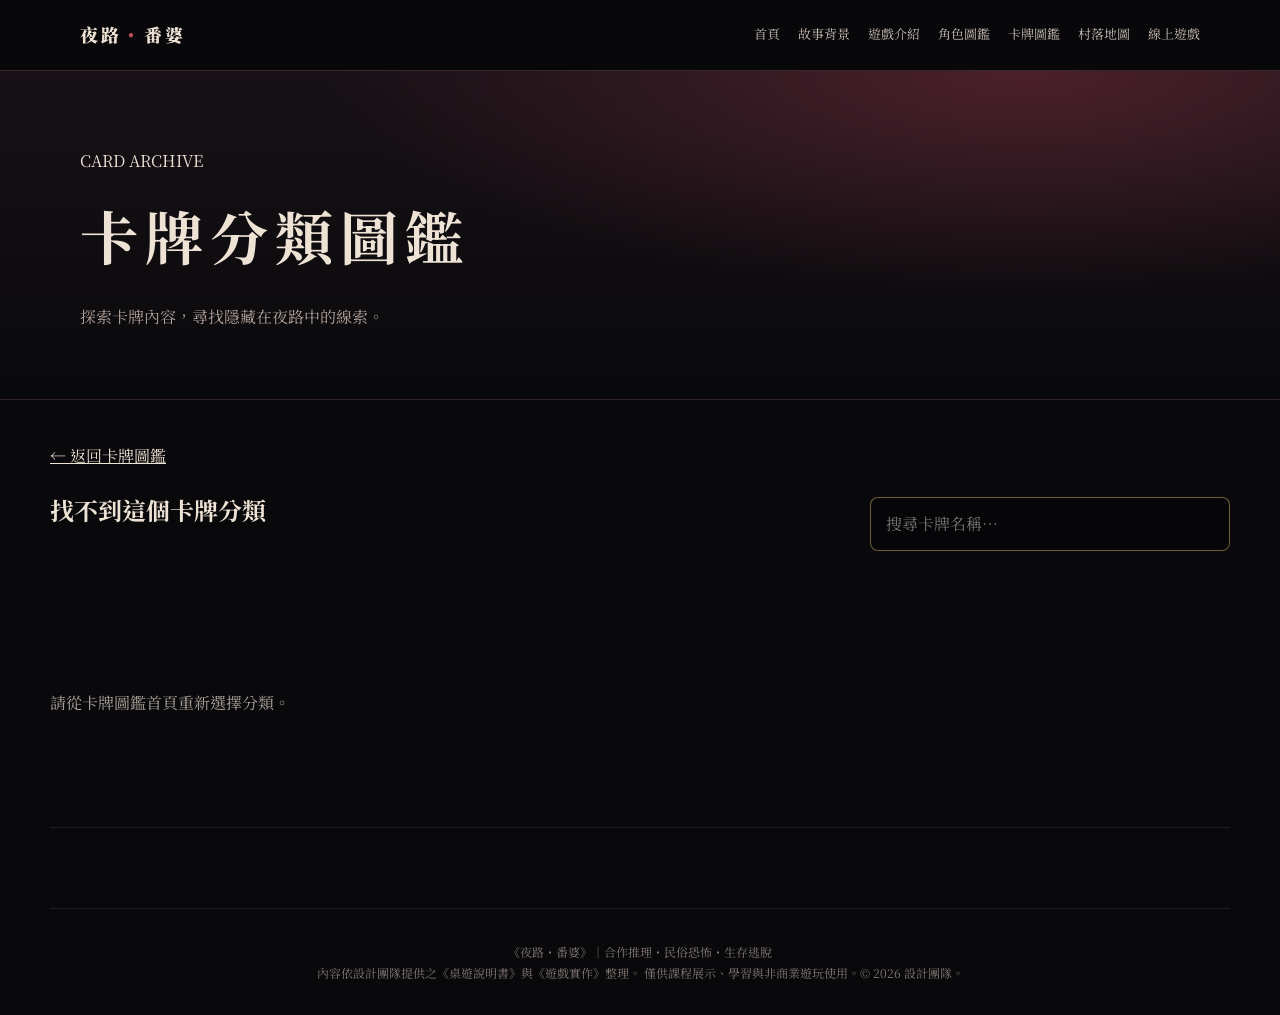
==== card-category.html @ e9b5aa8d "更新" ====
<!doctype html>
<html lang="zh-Hant">

<head>
  <meta charset="utf-8">
  <meta name="viewport" content="width=device-width, initial-scale=1">

  <title>卡牌分類圖鑑｜夜路・番婆</title>

  <!-- 共用樣式 -->
  <link rel="stylesheet" href="css/common.css">

  <!-- 分類圖鑑專用樣式 -->
  <link rel="stylesheet" href="css/card-category.css">
</head>

<body>

  <!-- 網站導覽列 -->
  <header class="topbar">
    <div class="wrap nav">

      <a class="brand" href="index.html">
        夜路<span>・</span>番婆
      </a>

      <button
        class="menu"
        id="menu"
        aria-label="開啟選單">
        ☰
      </button>

      <nav class="navlinks" id="navlinks">
        <a href="index.html">首頁</a>
        <a href="story.html">故事背景</a>
        <a href="rules.html">遊戲介紹</a>
        <a href="roles.html">角色圖鑑</a>
        <a href="cards.html">卡牌圖鑑</a>
        <a href="map.html">村落地圖</a>
        <a href="play.html">線上遊戲</a>
      </nav>

    </div>
  </header>

  <!-- 頁面主視覺 -->
  <section class="page-hero">
    <div class="wrap">

      <div class="kicker">CARD ARCHIVE</div>

      <h1>卡牌分類圖鑑</h1>

      <p>
        探索卡牌內容，尋找隱藏在夜路中的線索。
      </p>

    </div>
  </section>

  <main>

    <section class="card-category">

      <div class="card-category__top">

        <div>

          <a href="cards.html">
            ← 返回卡牌圖鑑
          </a>

          <h1 data-category-title>
            卡牌圖鑑
          </h1>

        </div>

        <!-- 卡牌搜尋 -->
        <input
          class="card-category__search"
          data-card-search
          type="search"
          placeholder="搜尋卡牌名稱…"
          aria-label="搜尋卡牌">

      </div>

      <!-- 卡牌數量 -->
      <p
        class="card-category__count"
        data-card-count>
      </p>

      <!-- 卡牌展示區 -->
      <section
        class="card-archive-grid"
        data-card-grid
        aria-live="polite">
      </section>

    </section>

  </main>

  <!-- 卡牌放大檢視視窗 -->
  <div
    class="card-modal"
    data-card-modal
    hidden
    role="dialog"
    aria-modal="true"
    aria-label="卡牌放大檢視">

    <div class="card-modal__panel">

      <button
        class="card-modal__close"
        data-modal-close
        type="button"
        aria-label="關閉">
        ×
      </button>

      <img
        class="card-modal__image"
        data-modal-image
        alt="卡牌放大圖片">

    </div>

  </div>

  <!-- 網站頁尾 -->
  <footer class="footer">
    <div class="wrap">

      《夜路・番婆》｜合作推理・民俗恐怖・生存逃脫

      <br>

      內容依設計團隊提供之《桌遊說明書》與《遊戲實作》整理。
      僅供課程展示、學習與非商業遊玩使用。© 2026 設計團隊。

    </div>
  </footer>

  <!-- 共用 JS -->
  <script src="js/common.js"></script>

  <!-- 卡牌資料 -->
  <script src="js/card-data.js"></script>

  <!-- 分類圖鑑 JS -->
  <script src="js/card-category.js"></script>

</body>
</html>
---- css/common.css ----
/* 全站共用：字體、色彩、導覽列、按鈕、通用內容元件、頁尾與無障礙設定 */

/* ==============================
   1. 字體與全域設定
============================== */

@import url('https://fonts.googleapis.com/css2?family=Noto+Serif+TC:wght@400;500;600;700;900&display=swap');

:root {
  --bg: #09090b;
  --panel: #151216;
  --panel2: #21171d;
  --red: #9d2941;
  --red2: #c04b5d;
  --cream: #eee2d5;
  --muted: #b0a19a;
  --line: #49333b;
  --gold: #c5a77a;
}

* {
  box-sizing: border-box;
}

html {
  scroll-behavior: smooth;
}

body {
  margin: 0;
  background: var(--bg);
  color: var(--cream);
  font-family: 'Noto Serif TC', serif;
  line-height: 1.75;
}

a {
  color: inherit;
}

.wrap {
  width: min(1120px, 92%);
  margin: auto;
}

/* ==============================
   2. 導覽列
============================== */

.topbar {
  position: sticky;
  top: 0;
  z-index: 20;
  background: #09090bf2;
  border-bottom: 1px solid #39272e;
  backdrop-filter: blur(14px);
}

.nav {
  min-height: 70px;
  display: flex;
  align-items: center;
  justify-content: space-between;
  gap: 20px;
}

.brand {
  text-decoration: none;
  font-weight: 900;
  letter-spacing: .18em;
  font-size: 18px;
}

.brand span {
  color: var(--red2);
}

.navlinks {
  display: flex;
  gap: 18px;
  align-items: center;
}

.navlinks a {
  text-decoration: none;
  color: #c8bcb5;
  font-size: 13px;
  padding: 8px 0;
  border-bottom: 1px solid transparent;
}

.navlinks a:hover,
.navlinks a.active {
  color: #fff;
  border-color: var(--red2);
}

.menu {
  display: none;
  background: none;
  border: 1px solid var(--line);
  color: var(--cream);
  padding: 7px 11px;
}

/* ==============================
   4. 按鈕
============================== */

.actions {
  display: flex;
  gap: 12px;
  flex-wrap: wrap;
  margin-top: 26px;
}

.btn {
  display: inline-block;
  text-decoration: none;
  border: 1px solid #a74a5b;

  background:
    linear-gradient(
      135deg,
      #9d2941,
      #5d1b2a
    );

  color: #fff;
  padding: 11px 21px;
  letter-spacing: .08em;
  box-shadow: 0 8px 24px #0007;
  transition: .25s;
  position: relative;
  overflow: hidden;
}

.btn:hover {
  transform: translateY(-3px);
  box-shadow: 0 10px 30px #a12c4655;
}

.btn.ghost {
  background: transparent;
  border-color: #76525c;
  color: #eadbd3;
}

/* ==============================
   6. 內頁標題區
============================== */

.page-hero {
  padding: 76px 0 52px;

  background:
    radial-gradient(
      ellipse at 80% 0%,
      #4b202b,
      transparent 48%
    ),
    linear-gradient(
      180deg,
      #171116,
      #09090b
    );

  border-bottom: 1px solid #302229;
}

.page-hero h1 {
  font-size: clamp(34px, 6vw, 58px);
  margin: 10px 0;
  letter-spacing: .12em;
}

.page-hero p {
  color: var(--muted);
  max-width: 720px;
}

/* ==============================
   7. 主要內容區
============================== */

main section {
  padding: 64px 0;
  border-bottom: 1px solid #211c20;
}

.section-title {
  font-size: 30px;
  letter-spacing: .1em;
  margin: 5px 0 10px;
}

.lead {
  color: var(--muted);
  max-width: 720px;
  margin: 0 0 28px;
}

/* ==============================
   8. 卡片與網格
============================== */

.grid {
  display: grid;
  grid-template-columns: repeat(3, 1fr);
  gap: 15px;
}

.two {
  display: grid;
  grid-template-columns: 1fr 1fr;
  gap: 18px;
}

.card {
  background:
    linear-gradient(
      145deg,
      #1c171b,
      #100e11
    );

  border: 1px solid #3d2c33;
  padding: 22px;
  position: relative;
  overflow: hidden;
  transition: .3s;
}

.card:hover {
  transform: translateY(-5px);
  border-color: #a85a68;

  box-shadow:
    0 14px 34px #0009,
    0 0 22px #8e2a3c22;
}

.card h2,
.card h3 {
  margin: 0 0 9px;
  color: #e8cbc5;
}

.card p {
  color: #bcaea7;
  margin: 0;
  font-size: 14px;
}

.tag {
  color: var(--gold);
  font-size: 11px;
  letter-spacing: .18em;
}

/* ==============================
   13. 頁尾與淡入動畫
============================== */

.footer {
  padding: 32px 0;
  color: #847975;
  font-size: 12px;
  text-align: center;
}

.fade-in {
  opacity: 0;
  transform: translateY(18px);
  transition: opacity .8s, transform .8s;
}

.fade-in.in-view {
  opacity: 1;
  transform: none;
}

/* ==============================
   17. 減少動態效果設定
============================== */

@media (prefers-reduced-motion: reduce) {
  *,
  *:before,
  *:after {
    animation: none !important;
    transition: none !important;
    scroll-behavior: auto !important;
  }

  .fade-in {
    opacity: 1;
    transform: none;
  }
}



/* =================================
   角色卡牌選擇區
================================= */

.character-options {
  display: grid;
  grid-template-columns: repeat(4, 1fr);
  gap: 20px;
  max-width: 900px;
  margin: 0 auto;
}

/* =================================
   下方角色卡牌翻轉效果
================================= */

.character-option {
  width: 100%;
  aspect-ratio: 2 / 3;
  padding: 0;
  border: 2px solid #49333b;
  background: transparent;
  cursor: pointer;
  perspective: 1000px;
  overflow: visible;
  border-radius: 8px;
  transition: border-color .3s, box-shadow .3s;
}

.option-inner {
  display: block;
  position: relative;
  width: 100%;
  height: 100%;
  transform-style: preserve-3d;
  transition: transform .8s cubic-bezier(.2,.7,.3,1);
}

/* 卡牌正反面 */
.option-face {
  position: absolute;
  inset: 0;
  display: block;
  width: 100%;
  height: 100%;
  overflow: hidden;
  border-radius: 6px;
  backface-visibility: hidden;
  -webkit-backface-visibility: hidden;
}

.option-face img {
  width: 100%;
  height: 100%;
  display: block;
  object-fit: cover;
}

/* 卡背 */
.option-back {
  transform: rotateY(0deg);
}

/* 卡牌正面 */
.option-front {
  transform: rotateY(180deg);
}

/* 滑鼠移入、鍵盤聚焦、選取後翻面 */
.character-option:hover .option-inner,
.character-option:focus-visible .option-inner,
.character-option.active .option-inner {
  transform: rotateY(180deg);
}

/* 卡牌選取效果 */
.character-option.active {
  border-color: var(--red2);
  box-shadow: 0 0 20px #c04b5d66;
}

/* 滑鼠移入光影 */
.character-option:hover {
  border-color: var(--gold);
  box-shadow: 0 10px 25px #0009;
  transform: translateY(-5px);
}

/* 鍵盤操作提示 */
.character-option:focus-visible {
  outline: 2px solid var(--gold);
  outline-offset: 4px;
}

/* =================================
   全站共用響應式設定
================================= */
@media (max-width: 800px) {
  .navlinks {
    display: none;
    position: absolute;
    top: 70px;
    left: 0;
    right: 0;
    background: #0d0b0e;
    padding: 16px 5%;
    flex-direction: column;
    align-items: flex-start;
  }

  .navlinks.open { display: flex; }
  .menu { display: block; }
  .grid { grid-template-columns: 1fr 1fr; }
  .two { grid-template-columns: 1fr; }
}

@media (max-width: 480px) {
  .grid { grid-template-columns: 1fr; }
  .page-hero { padding: 56px 0 38px; }
}
---- css/card-category.css ----
/* 分類搜尋頁 */
.card-category { width: min(1180px, calc(100% - 36px)); margin: 0 auto; padding: 42px 0 80px; }
.card-category__top { display: flex; align-items: end; justify-content: space-between; gap: 20px; flex-wrap: wrap; margin-bottom: 28px; }
.card-category__search { width: min(360px, 100%); padding: 12px 15px; border: 1px solid rgba(201,164,92,.55); border-radius: 8px; background: rgba(0,0,0,.25); color: inherit; font: inherit; }
.card-category__count { opacity: .7; margin: 10px 0 18px; }
.card-archive-grid { display: grid; grid-template-columns: repeat(auto-fill, minmax(150px, 1fr)); gap: clamp(14px, 2vw, 24px); }
.archive-card { border: 0; padding: 0; background: transparent; color: inherit; cursor: pointer; text-align: center; font: inherit; }
.archive-card img { display: block; width: 100%; aspect-ratio: 2 / 3; object-fit: cover; border-radius: 10px; transition: transform .2s ease, box-shadow .2s ease; }
.archive-card:hover img, .archive-card:focus-visible img { transform: translateY(-5px); box-shadow: 0 10px 28px rgba(0,0,0,.35); }
.archive-card span { display: block; padding-top: 9px; opacity: .85; }
.card-empty { grid-column: 1 / -1; opacity: .7; padding: 30px 0; }
.card-modal[hidden] { display: none; }
.card-modal { position: fixed; inset: 0; z-index: 1000; display: grid; place-items: center; padding: 24px; background: rgba(0,0,0,.88); }
.card-modal__panel { position: relative; max-width: min(92vw, 620px); max-height: 92vh; }
.card-modal__image { display: block; max-width: 100%; max-height: 88vh; object-fit: contain; border-radius: 8px; }
.card-modal__close { position: absolute; right: -12px; top: -14px; width: 38px; height: 38px; border: 0; border-radius: 50%; background: #f3ead8; color: #201a16; font-size: 24px; cursor: pointer; }
body.modal-open { overflow: hidden; }
@media (max-width: 560px) { .card-archive-grid { grid-template-columns: repeat(2, minmax(0, 1fr)); } }
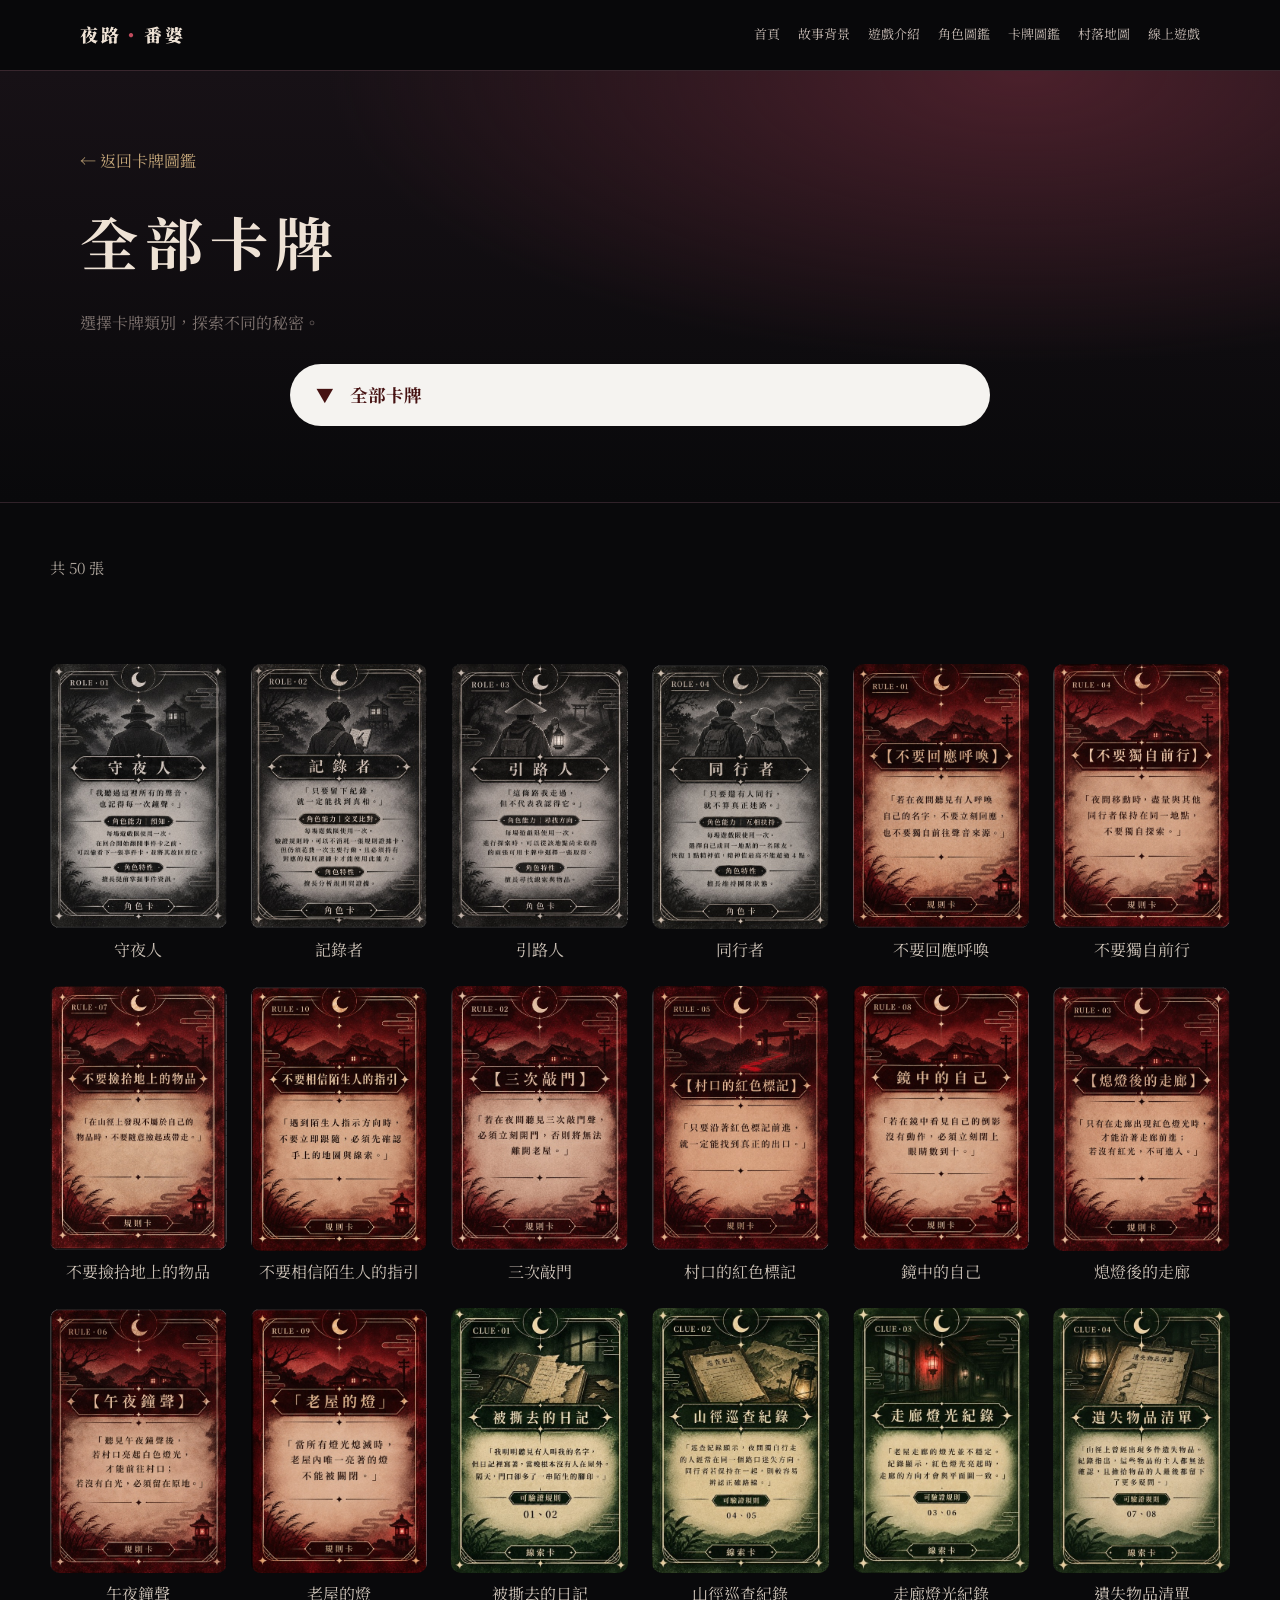
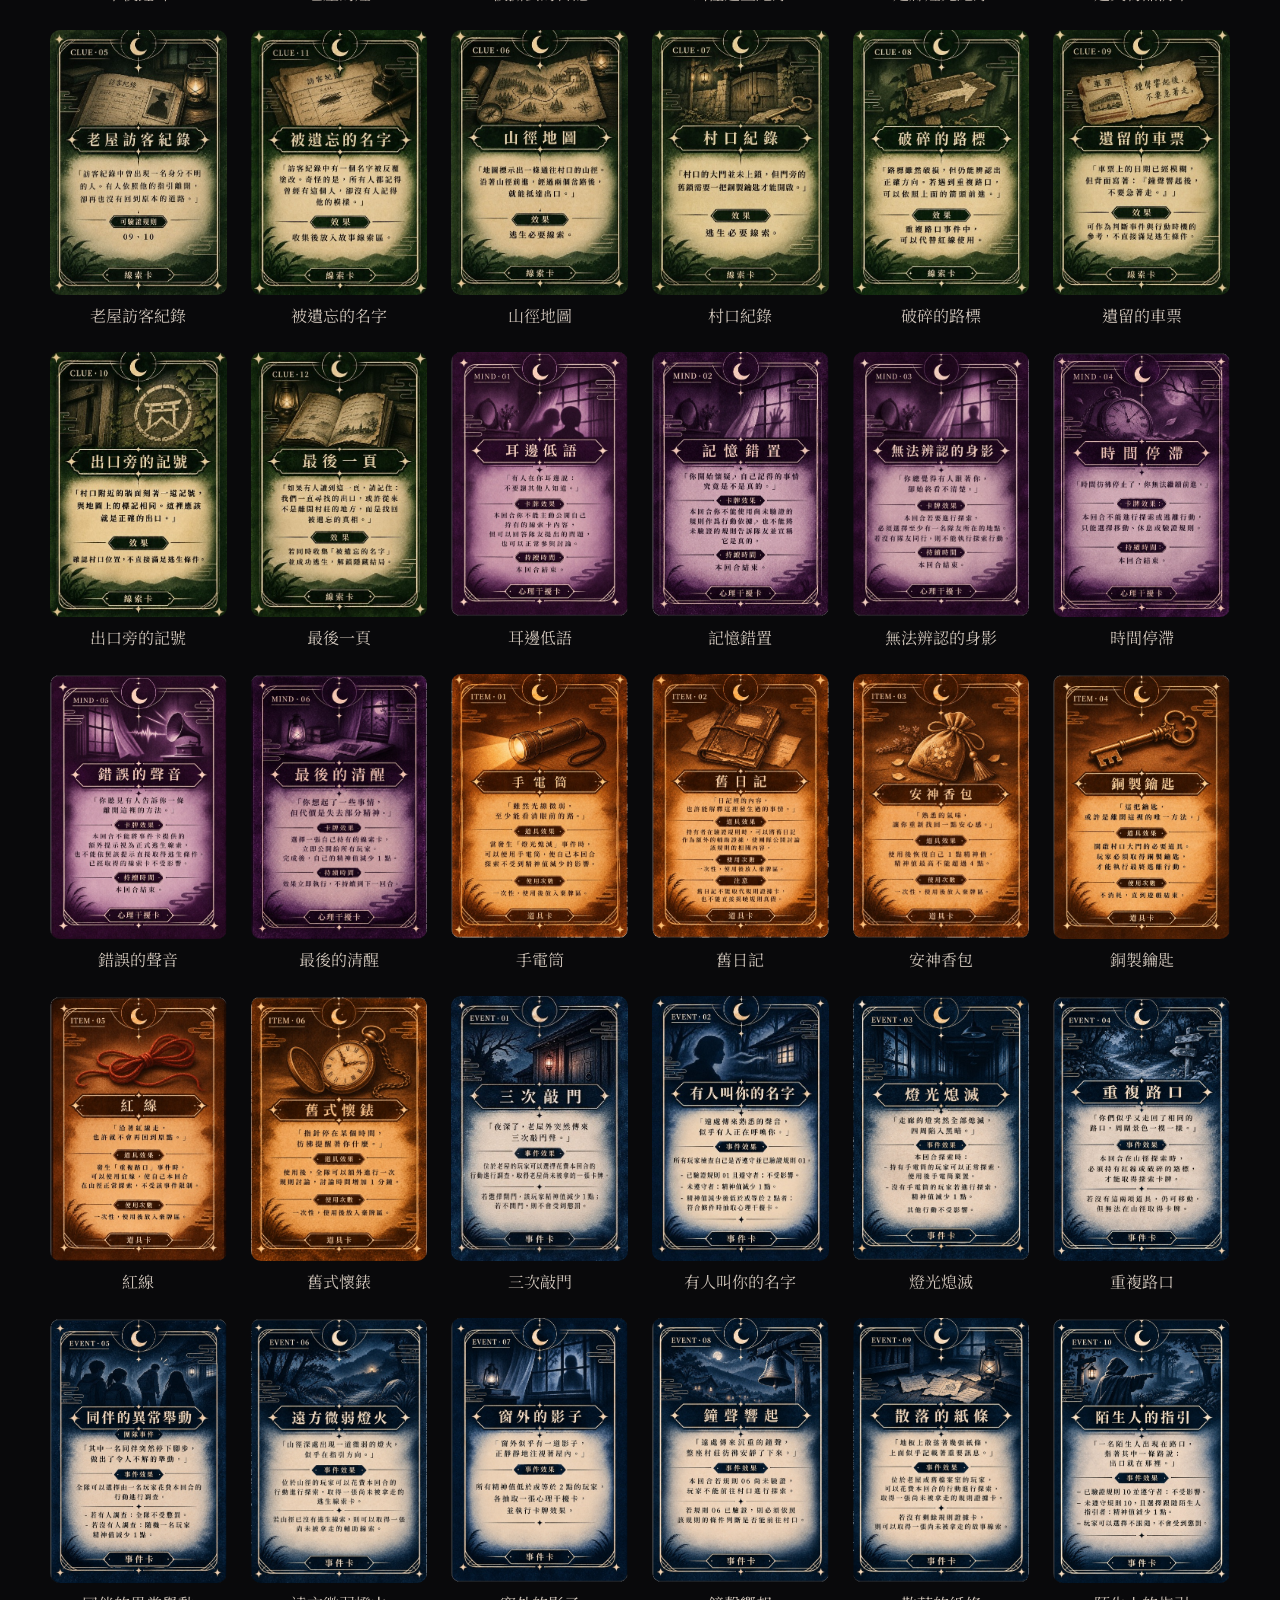
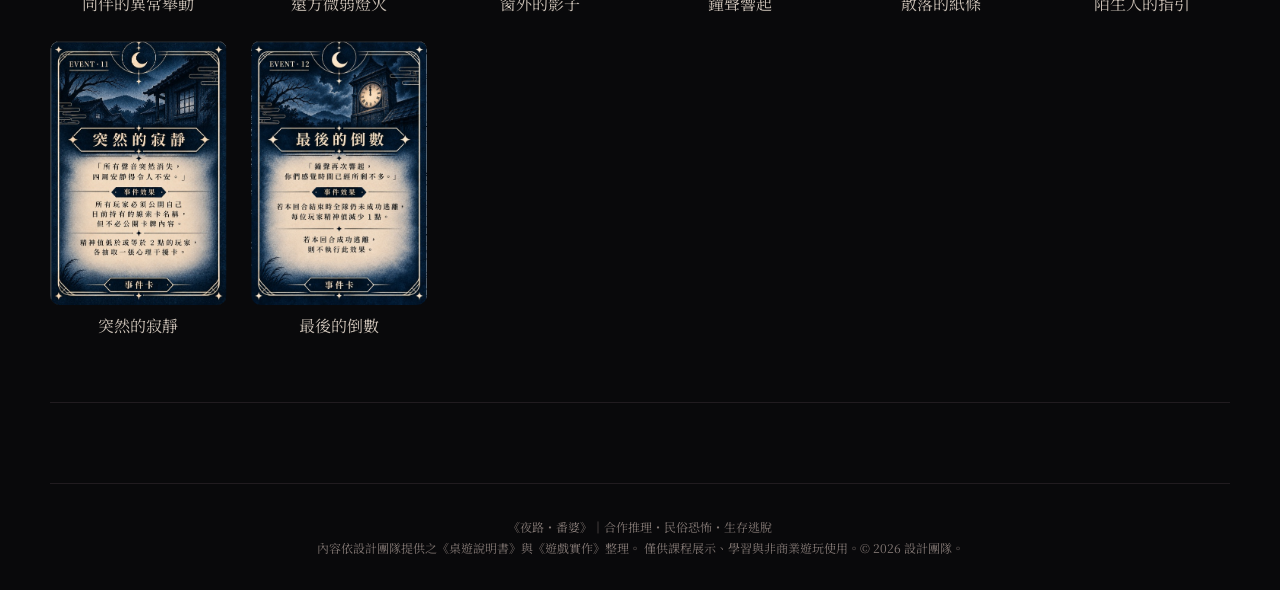
==== commit 73ab052d: "圖鑑" ====
--- a/card-category.html
+++ b/card-category.html
@@ -48,53 +48,49 @@
   <!-- 頁面主視覺 -->
   <section class="page-hero">
     <div class="wrap">
+      <div class="card-category__heading">
+        <a href="cards.html">← 返回卡牌圖鑑</a>
+        <h1 data-category-title>全部卡牌</h1>
+        <p>選擇卡牌類別，探索不同的秘密。</p>
+      </div>
+    </div>
+    <!-- 類別下拉選單 -->
+      <div class="card-dropdown">
 
-      <div class="kicker">CARD ARCHIVE</div>
+        <button
+          class="card-dropdown__trigger"
+          type="button"
+          data-dropdown-trigger
+          aria-expanded="false"
+          aria-controls="cardDropdownMenu">
 
-      <h1>卡牌分類圖鑑</h1>
+          <span class="card-dropdown__arrow">▼</span>
+          <span data-dropdown-label>全部卡牌</span>
 
-      <p>
-        探索卡牌內容，尋找隱藏在夜路中的線索。
-      </p>
+        </button>
 
-    </div>
+        <div
+          class="card-dropdown__menu"
+          id="cardDropdownMenu"
+          data-dropdown-menu
+          hidden>
+        </div>
+
+      </div>
   </section>
+
 
   <main>
 
     <section class="card-category">
 
-      <div class="card-category__top">
 
-        <div>
-
-          <a href="cards.html">
-            ← 返回卡牌圖鑑
-          </a>
-
-          <h1 data-category-title>
-            卡牌圖鑑
-          </h1>
-
-        </div>
-
-        <!-- 卡牌搜尋 -->
-        <input
-          class="card-category__search"
-          data-card-search
-          type="search"
-          placeholder="搜尋卡牌名稱…"
-          aria-label="搜尋卡牌">
-
-      </div>
+      
 
       <!-- 卡牌數量 -->
-      <p
-        class="card-category__count"
-        data-card-count>
-      </p>
+      <p class="card-category__count" data-card-count></p>
 
-      <!-- 卡牌展示區 -->
+      <!-- 卡牌展示網格 -->
       <section
         class="card-archive-grid"
         data-card-grid
@@ -105,7 +101,7 @@
 
   </main>
 
-  <!-- 卡牌放大檢視視窗 -->
+  <!-- 卡牌放大視窗 -->
   <div
     class="card-modal"
     data-card-modal
@@ -133,6 +129,7 @@
 
   </div>
 
+
   <!-- 網站頁尾 -->
   <footer class="footer">
     <div class="wrap">
--- a/css/card-category.css
+++ b/css/card-category.css
@@ -1,18 +1,566 @@
-/* 分類搜尋頁 */
-.card-category { width: min(1180px, calc(100% - 36px)); margin: 0 auto; padding: 42px 0 80px; }
-.card-category__top { display: flex; align-items: end; justify-content: space-between; gap: 20px; flex-wrap: wrap; margin-bottom: 28px; }
-.card-category__search { width: min(360px, 100%); padding: 12px 15px; border: 1px solid rgba(201,164,92,.55); border-radius: 8px; background: rgba(0,0,0,.25); color: inherit; font: inherit; }
-.card-category__count { opacity: .7; margin: 10px 0 18px; }
-.card-archive-grid { display: grid; grid-template-columns: repeat(auto-fill, minmax(150px, 1fr)); gap: clamp(14px, 2vw, 24px); }
-.archive-card { border: 0; padding: 0; background: transparent; color: inherit; cursor: pointer; text-align: center; font: inherit; }
-.archive-card img { display: block; width: 100%; aspect-ratio: 2 / 3; object-fit: cover; border-radius: 10px; transition: transform .2s ease, box-shadow .2s ease; }
-.archive-card:hover img, .archive-card:focus-visible img { transform: translateY(-5px); box-shadow: 0 10px 28px rgba(0,0,0,.35); }
-.archive-card span { display: block; padding-top: 9px; opacity: .85; }
-.card-empty { grid-column: 1 / -1; opacity: .7; padding: 30px 0; }
-.card-modal[hidden] { display: none; }
-.card-modal { position: fixed; inset: 0; z-index: 1000; display: grid; place-items: center; padding: 24px; background: rgba(0,0,0,.88); }
-.card-modal__panel { position: relative; max-width: min(92vw, 620px); max-height: 92vh; }
-.card-modal__image { display: block; max-width: 100%; max-height: 88vh; object-fit: contain; border-radius: 8px; }
-.card-modal__close { position: absolute; right: -12px; top: -14px; width: 38px; height: 38px; border: 0; border-radius: 50%; background: #f3ead8; color: #201a16; font-size: 24px; cursor: pointer; }
-body.modal-open { overflow: hidden; }
-@media (max-width: 560px) { .card-archive-grid { grid-template-columns: repeat(2, minmax(0, 1fr)); } }
+
+/* =========================================
+   夜路・番婆｜卡牌分類圖鑑
+   card-category.css
+========================================= */
+
+
+/* =========================================
+   1. 分類圖鑑主要區域
+========================================= */
+
+.card-category {
+  position: relative;
+  z-index: 1;
+
+  width: min(1180px, calc(100% - 36px));
+  margin: 0 auto;
+
+  padding: 42px 0 80px;
+}
+
+
+/* =========================================
+   2. 分類頁標題
+========================================= */
+
+.card-category__heading {
+  position: relative;
+  z-index: 1;
+
+  margin-bottom: 28px;
+}
+
+.card-category__heading h1 {
+  margin: 16px 0 8px;
+}
+
+.card-category__heading p {
+  opacity: 0.7;
+  line-height: 1.7;
+}
+
+.card-category__heading a {
+  color: var(--gold, #c9a45c);
+  text-decoration: none;
+
+  transition: opacity 0.2s ease;
+}
+
+.card-category__heading a:hover {
+  opacity: 0.7;
+}
+
+
+/* =========================================
+   3. 卡牌類別下拉選單
+========================================= */
+
+/* 下拉選單外層 */
+
+.card-dropdown {
+  position: relative;
+  z-index: 10;
+
+  width: min(700px, 100%);
+  margin: 0 auto 24px;
+}
+
+/* 白色下拉按鈕 */
+
+.card-dropdown__trigger {
+  display: flex;
+  align-items: center;
+  gap: 16px;
+
+  width: 100%;
+  padding: 16px 26px;
+
+  border: none;
+  border-radius: 40px;
+
+  background: #f5f3f0;
+  color: #461212;
+
+  font: inherit;
+  font-size: 1.1rem;
+  font-weight: 700;
+
+  text-align: left;
+  cursor: pointer;
+
+  transition:
+    background 0.25s ease,
+    box-shadow 0.25s ease;
+}
+
+.card-dropdown__trigger:hover {
+  background: #ffffff;
+}
+
+.card-dropdown__trigger:focus-visible {
+  outline: 2px solid var(--gold, #c9a45c);
+  outline-offset: 3px;
+}
+
+/* 下拉箭頭 */
+
+.card-dropdown__arrow {
+  display: inline-block;
+
+  transition: transform 0.25s ease;
+}
+
+/* 展開時箭頭旋轉 */
+
+.card-dropdown__trigger[aria-expanded="true"]
+.card-dropdown__arrow {
+  transform: rotate(180deg);
+}
+
+
+/* =========================================
+   4. 紫色下拉選單面板
+========================================= */
+
+.card-dropdown__menu {
+  position: absolute;
+
+  top: calc(100% + 6px);
+  left: 0;
+
+  width: 100%;
+  max-height: 320px;
+
+  padding: 14px 0;
+  overflow-y: auto;
+
+  border-radius: 28px;
+
+  background: #461212;
+  color: #ffffff;
+
+  box-shadow:
+    0 12px 30px rgba(0, 0, 0, 0.3);
+
+  z-index: 20;
+
+  animation: dropdown-open 0.25s ease;
+}
+
+/* 隱藏狀態 */
+
+.card-dropdown__menu[hidden] {
+  display: none;
+}
+
+
+/* =========================================
+   5. 下拉選單類別項目
+========================================= */
+
+.card-dropdown__item {
+  display: block;
+
+  width: 100%;
+  padding: 13px 26px;
+
+  border: none;
+
+  background: transparent;
+  color: #ffffff;
+
+  font: inherit;
+  font-size: 1rem;
+  font-weight: 600;
+
+  text-align: left;
+  cursor: pointer;
+
+  transition:
+    background 0.2s ease,
+    padding-left 0.2s ease;
+}
+
+/* 滑鼠移入 */
+
+.card-dropdown__item:hover,
+.card-dropdown__item:focus-visible {
+  background: rgba(255, 255, 255, 0.15);
+  padding-left: 34px;
+
+  outline: none;
+}
+
+/* 目前選取的類別 */
+
+.card-dropdown__item.is-active {
+  background: rgba(255, 255, 255, 0.18);
+}
+
+
+/* =========================================
+   6. 下拉選單展開動畫
+========================================= */
+
+@keyframes dropdown-open {
+
+  from {
+    opacity: 0;
+    transform: translateY(-8px);
+  }
+
+  to {
+    opacity: 1;
+    transform: translateY(0);
+  }
+
+}
+
+
+/* =========================================
+   7. 卡牌數量文字
+========================================= */
+
+.card-category__count {
+  opacity: 0.7;
+
+  margin: 10px 0 18px;
+
+  font-size: 0.95rem;
+}
+
+
+/* =========================================
+   8. 卡牌排列網格
+========================================= */
+
+.card-archive-grid {
+  display: grid;
+
+  grid-template-columns:
+    repeat(auto-fill, minmax(150px, 1fr));
+
+  gap: clamp(14px, 2vw, 24px);
+
+  align-items: start;
+}
+
+
+/* =========================================
+   9. 單張卡牌
+========================================= */
+
+.archive-card {
+  display: block;
+
+  border: 0;
+  padding: 0;
+
+  background: transparent;
+  color: inherit;
+
+  cursor: pointer;
+  text-align: center;
+
+  font: inherit;
+
+  transition:
+    transform 0.25s ease,
+    filter 0.25s ease;
+}
+
+/* 卡牌圖片 */
+
+.archive-card img {
+  display: block;
+
+  width: 100%;
+  aspect-ratio: 2 / 3;
+
+  object-fit: cover;
+
+  border-radius: 10px;
+
+  transition:
+    transform 0.25s ease,
+    box-shadow 0.25s ease;
+}
+
+/* 滑鼠移入卡牌 */
+
+.archive-card:hover,
+.archive-card:focus-visible {
+  transform: translateY(-5px);
+  filter: brightness(1.08);
+}
+
+.archive-card:hover img,
+.archive-card:focus-visible img {
+  box-shadow:
+    0 10px 28px rgba(0, 0, 0, 0.35);
+}
+
+.archive-card:focus-visible {
+  outline: 2px solid var(--gold, #c9a45c);
+  outline-offset: 4px;
+}
+
+/* 卡牌名稱 */
+
+.archive-card span {
+  display: block;
+
+  padding-top: 9px;
+
+  opacity: 0.85;
+  line-height: 1.5;
+}
+
+
+/* =========================================
+   10. 卡牌圖片載入失敗
+========================================= */
+
+.archive-card.image-error img {
+  min-height: 150px;
+
+  background: rgba(255, 255, 255, 0.08);
+  border: 1px dashed rgba(201, 164, 92, 0.5);
+}
+
+
+/* =========================================
+   11. 沒有卡牌資料時
+========================================= */
+
+.card-empty {
+  grid-column: 1 / -1;
+
+  opacity: 0.7;
+
+  padding: 30px 0;
+
+  text-align: center;
+}
+
+
+/* =========================================
+   12. 卡牌放大檢視視窗
+========================================= */
+
+/* 隱藏狀態 */
+
+.card-modal[hidden] {
+  display: none;
+}
+
+/* 背景遮罩 */
+
+.card-modal {
+  position: fixed;
+  inset: 0;
+
+  z-index: 2000;
+
+  display: grid;
+  place-items: center;
+
+  padding: 24px;
+
+  background: rgba(0, 0, 0, 0.88);
+}
+
+/* 放大圖片容器 */
+
+.card-modal__panel {
+  position: relative;
+
+  width: fit-content;
+
+  max-width: min(92vw, 620px);
+  max-height: 92vh;
+}
+
+/* 放大卡牌圖片 */
+
+.card-modal__image {
+  display: block;
+
+  max-width: 100%;
+  max-height: 88vh;
+
+  object-fit: contain;
+
+  border-radius: 8px;
+
+  box-shadow:
+    0 15px 45px rgba(0, 0, 0, 0.5);
+}
+
+
+/* =========================================
+   13. 放大視窗關閉按鈕
+========================================= */
+
+.card-modal__close {
+  position: absolute;
+
+  right: -12px;
+  top: -14px;
+
+  width: 38px;
+  height: 38px;
+
+  border: 0;
+  border-radius: 50%;
+
+  background: #f3ead8;
+  color: #201a16;
+
+  font-size: 24px;
+  line-height: 1;
+
+  cursor: pointer;
+
+  transition:
+    transform 0.2s ease,
+    background 0.2s ease;
+}
+
+.card-modal__close:hover {
+  transform: scale(1.1);
+  background: #ffffff;
+}
+
+.card-modal__close:focus-visible {
+  outline: 2px solid var(--gold, #c9a45c);
+  outline-offset: 3px;
+}
+
+
+/* =========================================
+   14. 放大視窗開啟時禁止背景捲動
+========================================= */
+
+body.modal-open {
+  overflow: hidden;
+}
+
+
+/* =========================================
+   15. Header 層級
+========================================= */
+
+/* 保留 common.css 原本的 position 設定 */
+
+.topbar {
+  z-index: 1000;
+}
+
+
+/* =========================================
+   16. 平板版面
+========================================= */
+
+@media (max-width: 768px) {
+
+  .card-category {
+    padding-top: 32px;
+  }
+
+  .card-archive-grid {
+    grid-template-columns:
+      repeat(auto-fill, minmax(135px, 1fr));
+  }
+
+  .card-dropdown {
+    width: min(100%, 600px);
+  }
+
+}
+
+
+/* =========================================
+   17. 手機版面
+========================================= */
+
+@media (max-width: 560px) {
+
+  .card-category {
+    width: calc(100% - 28px);
+
+    padding: 28px 0 60px;
+  }
+
+  /* 下拉選單 */
+
+  .card-dropdown {
+    width: 100%;
+  }
+
+  .card-dropdown__trigger {
+    padding: 14px 20px;
+    font-size: 1rem;
+  }
+
+  .card-dropdown__menu {
+    max-height: 260px;
+    border-radius: 20px;
+  }
+
+  .card-dropdown__item {
+    padding: 13px 22px;
+  }
+
+  /* 卡牌網格 */
+
+  .card-archive-grid {
+    grid-template-columns:
+      repeat(2, minmax(0, 1fr));
+
+    gap: 16px;
+  }
+
+  /* 放大視窗 */
+
+  .card-modal {
+    padding: 16px;
+  }
+
+  .card-modal__panel {
+    max-width: 96vw;
+  }
+
+  .card-modal__image {
+    max-height: 85vh;
+  }
+
+  .card-modal__close {
+    right: -8px;
+    top: -12px;
+  }
+
+}
+
+
+/* =========================================
+   18. 減少動態效果
+========================================= */
+
+@media (prefers-reduced-motion: reduce) {
+
+  .card-dropdown__menu {
+    animation: none;
+  }
+
+  .card-dropdown__trigger,
+  .card-dropdown__arrow,
+  .card-dropdown__item,
+  .archive-card,
+  .archive-card img,
+  .card-modal__close {
+    transition: none;
+  }
+
+}
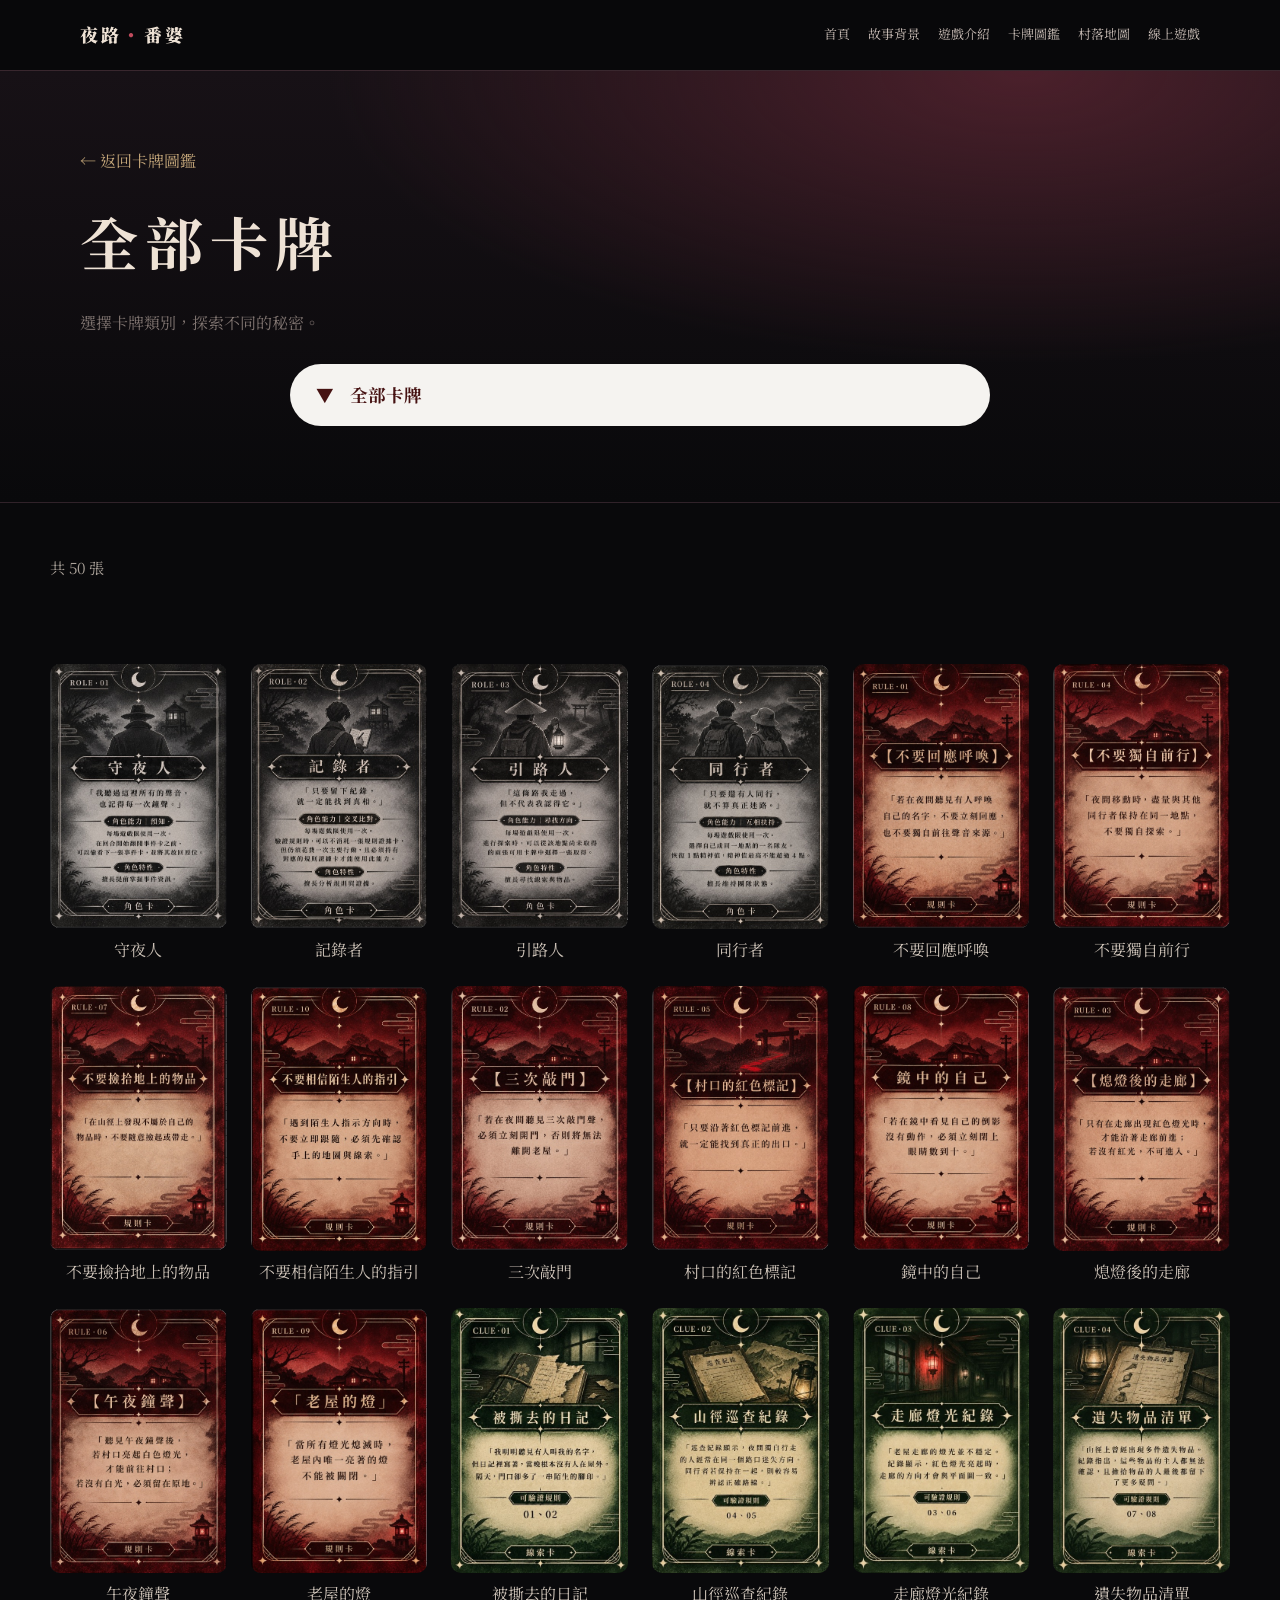
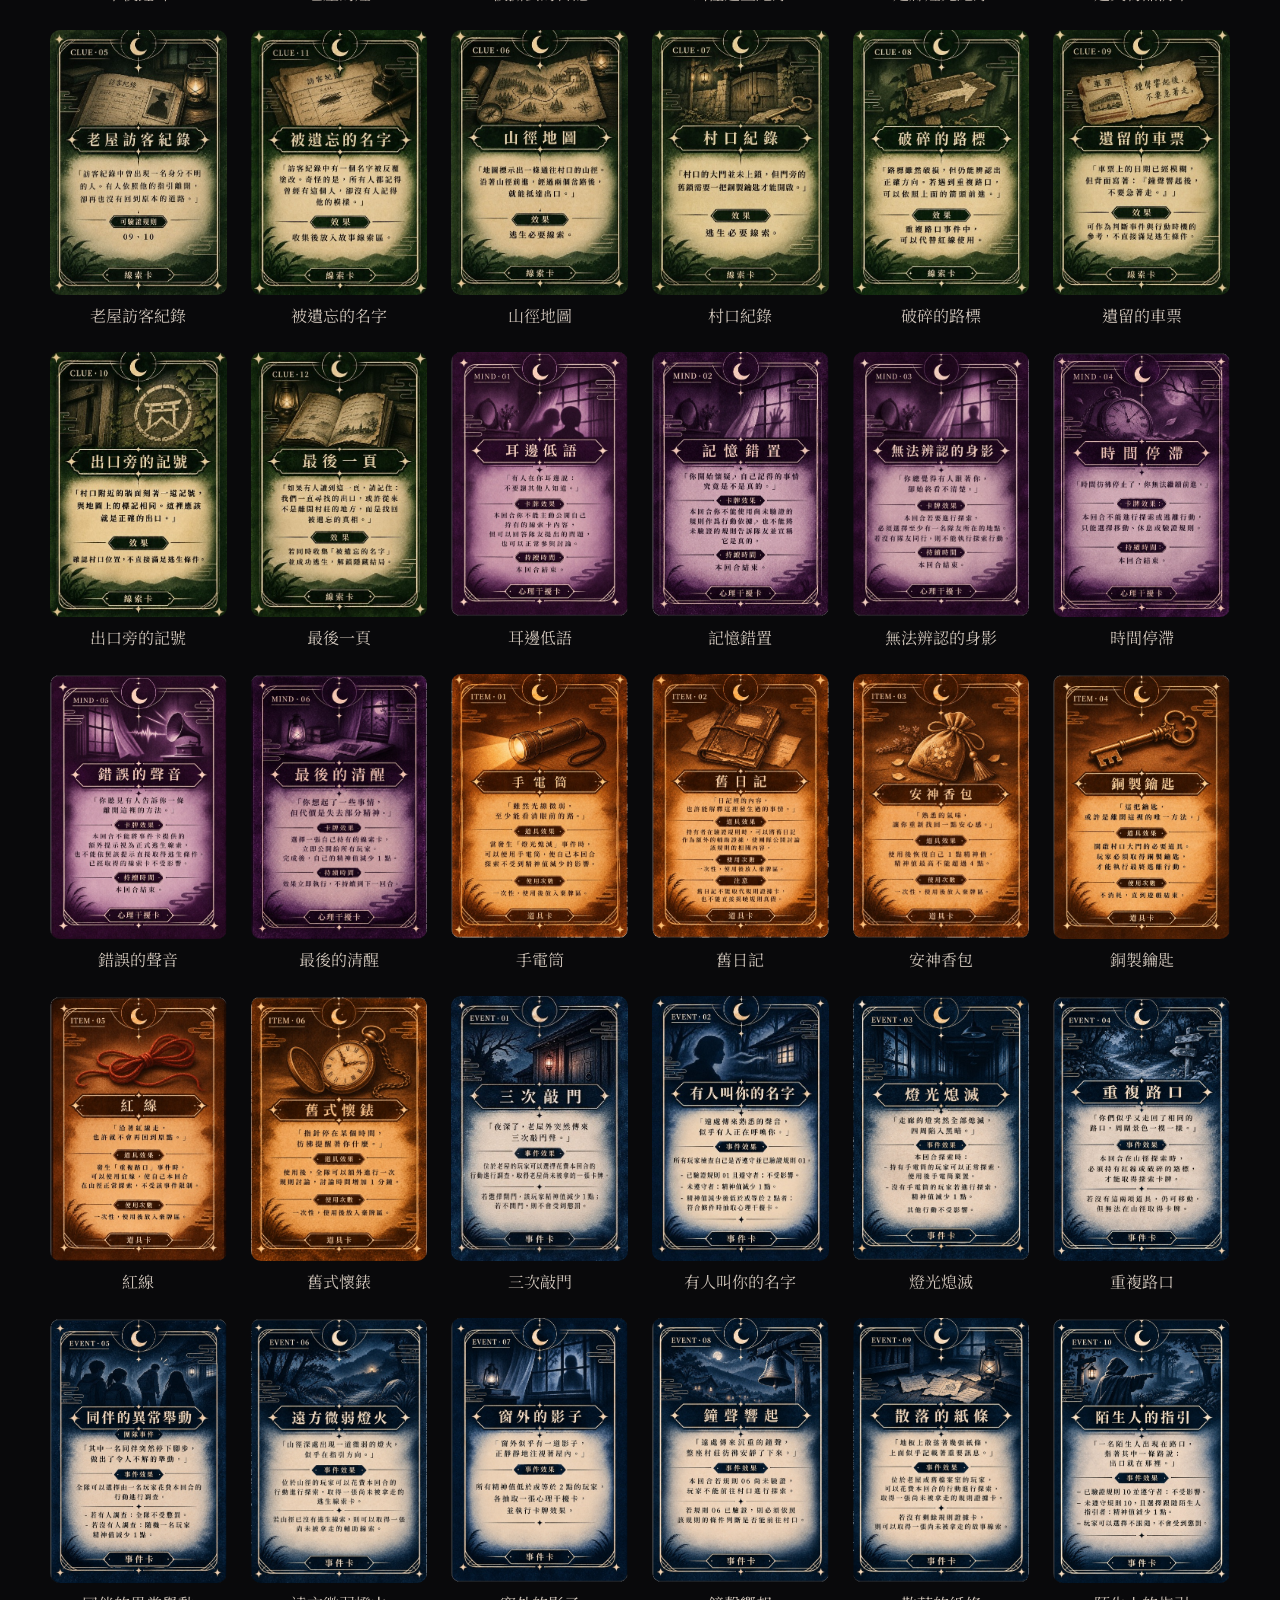
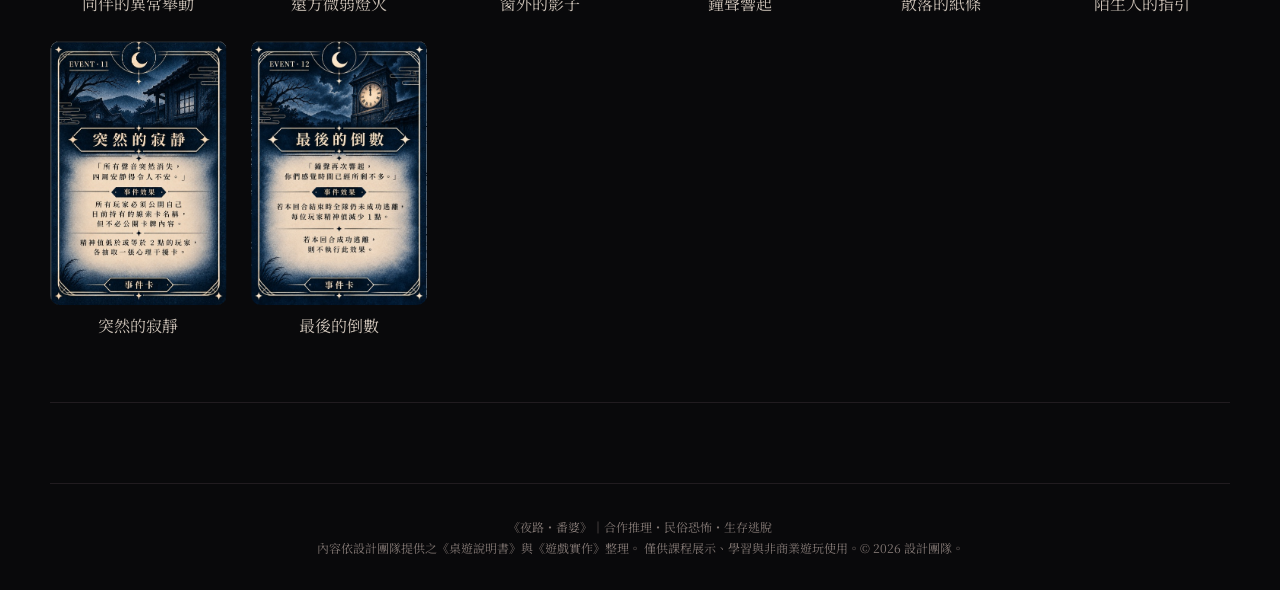
==== commit 14a36f56: "圖鑑與角色卡合併" ====
--- a/card-category.html
+++ b/card-category.html
@@ -36,7 +36,6 @@
         <a href="index.html">首頁</a>
         <a href="story.html">故事背景</a>
         <a href="rules.html">遊戲介紹</a>
-        <a href="roles.html">角色圖鑑</a>
         <a href="cards.html">卡牌圖鑑</a>
         <a href="map.html">村落地圖</a>
         <a href="play.html">線上遊戲</a>
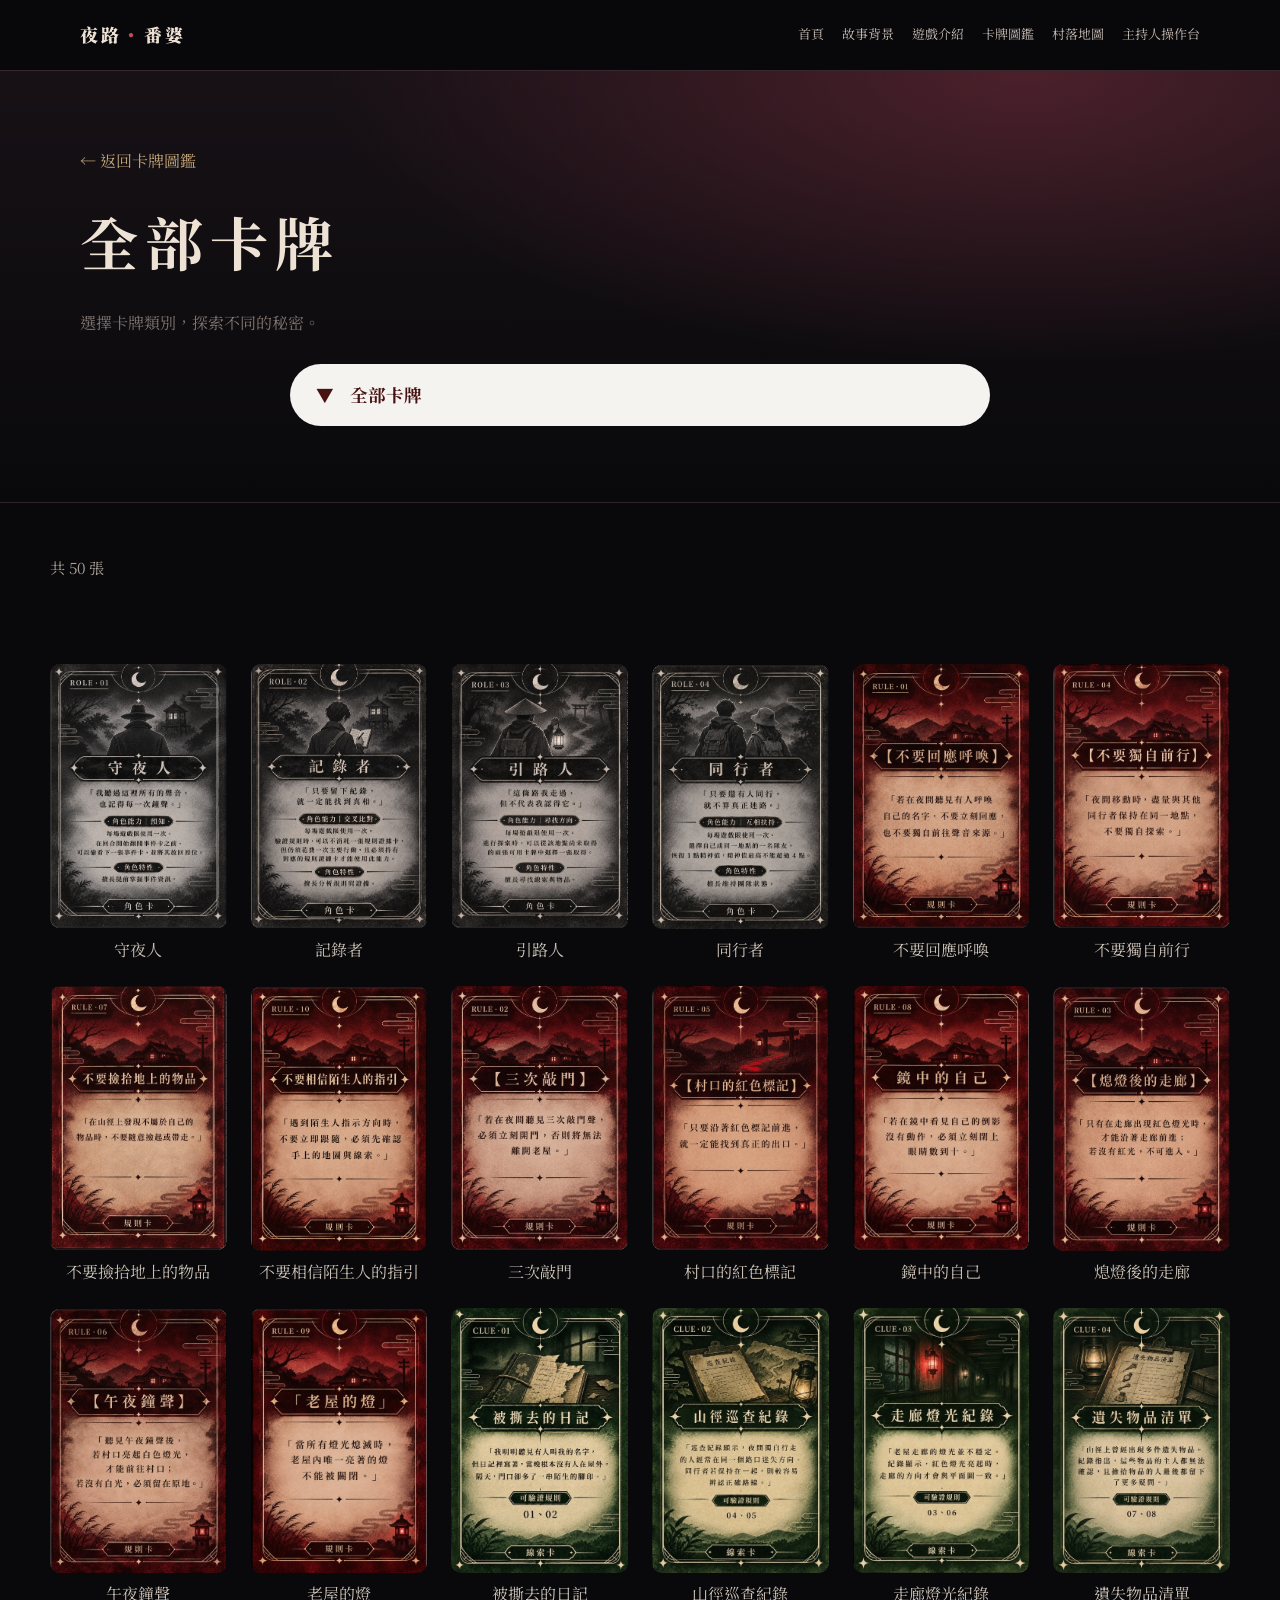
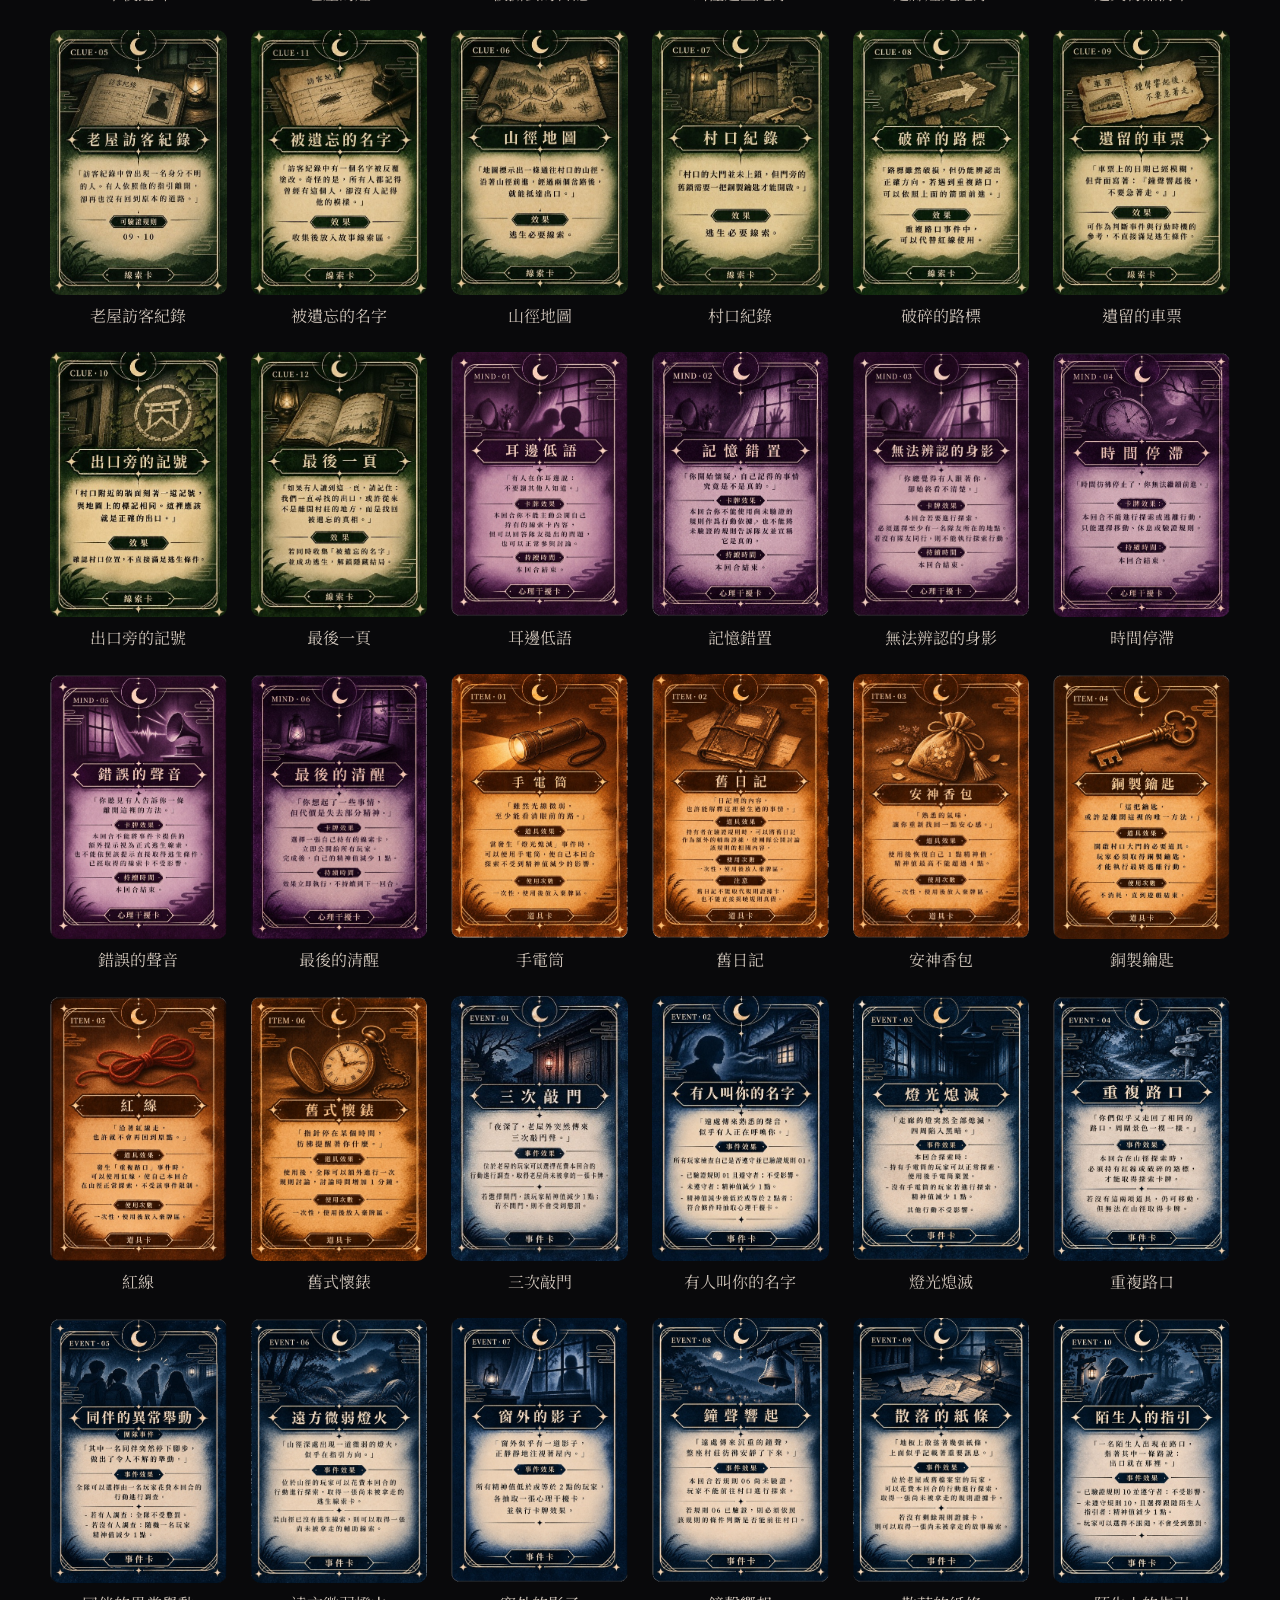
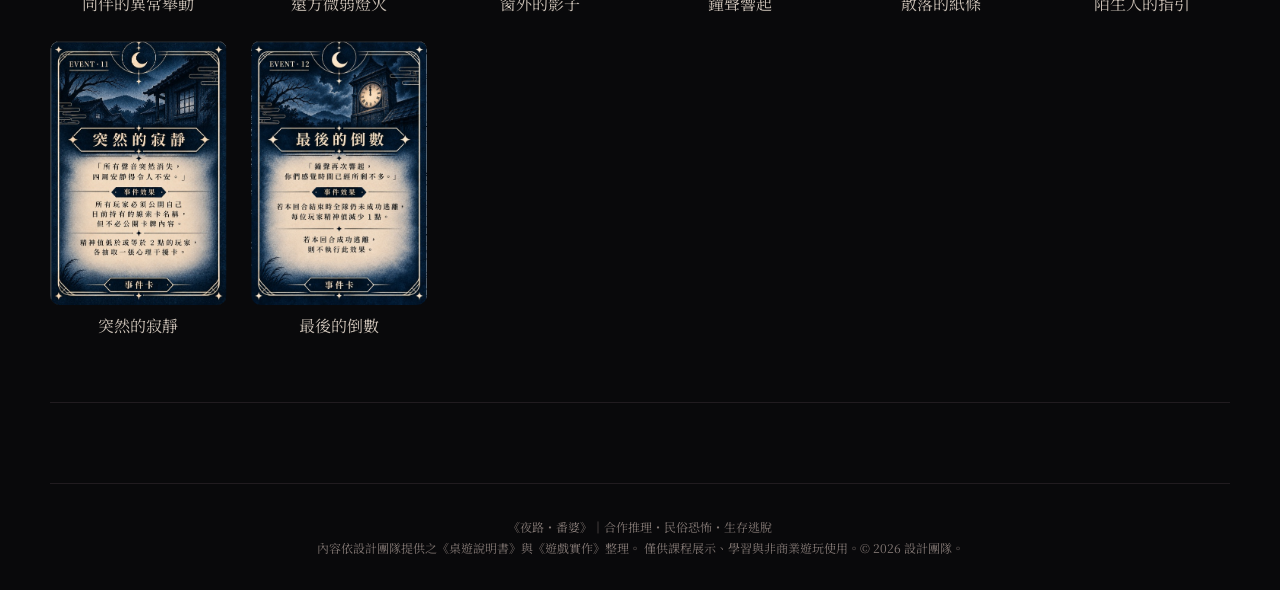
==== commit 5f6a6f52: "圖鑑頁面+介面" ====
--- a/card-category.html
+++ b/card-category.html
@@ -5,8 +5,9 @@
 <head>
   <meta charset="utf-8">
   <meta name="viewport" content="width=device-width, initial-scale=1">
-
-  <title>卡牌分類圖鑑｜夜路・番婆</title>
+  <!-- 網站分頁 Logo -->
+  <link rel="icon" type="image/png" href="assets/logo/logo.png">
+  <title>卡牌類別｜夜路・番婆</title>
 
   <!-- 共用樣式 -->
   <link rel="stylesheet" href="css/common.css">
@@ -38,7 +39,7 @@
         <a href="rules.html">遊戲介紹</a>
         <a href="cards.html">卡牌圖鑑</a>
         <a href="map.html">村落地圖</a>
-        <a href="play.html">線上遊戲</a>
+        <a href="play.html">主持人操作台</a>
       </nav>
 
     </div>
